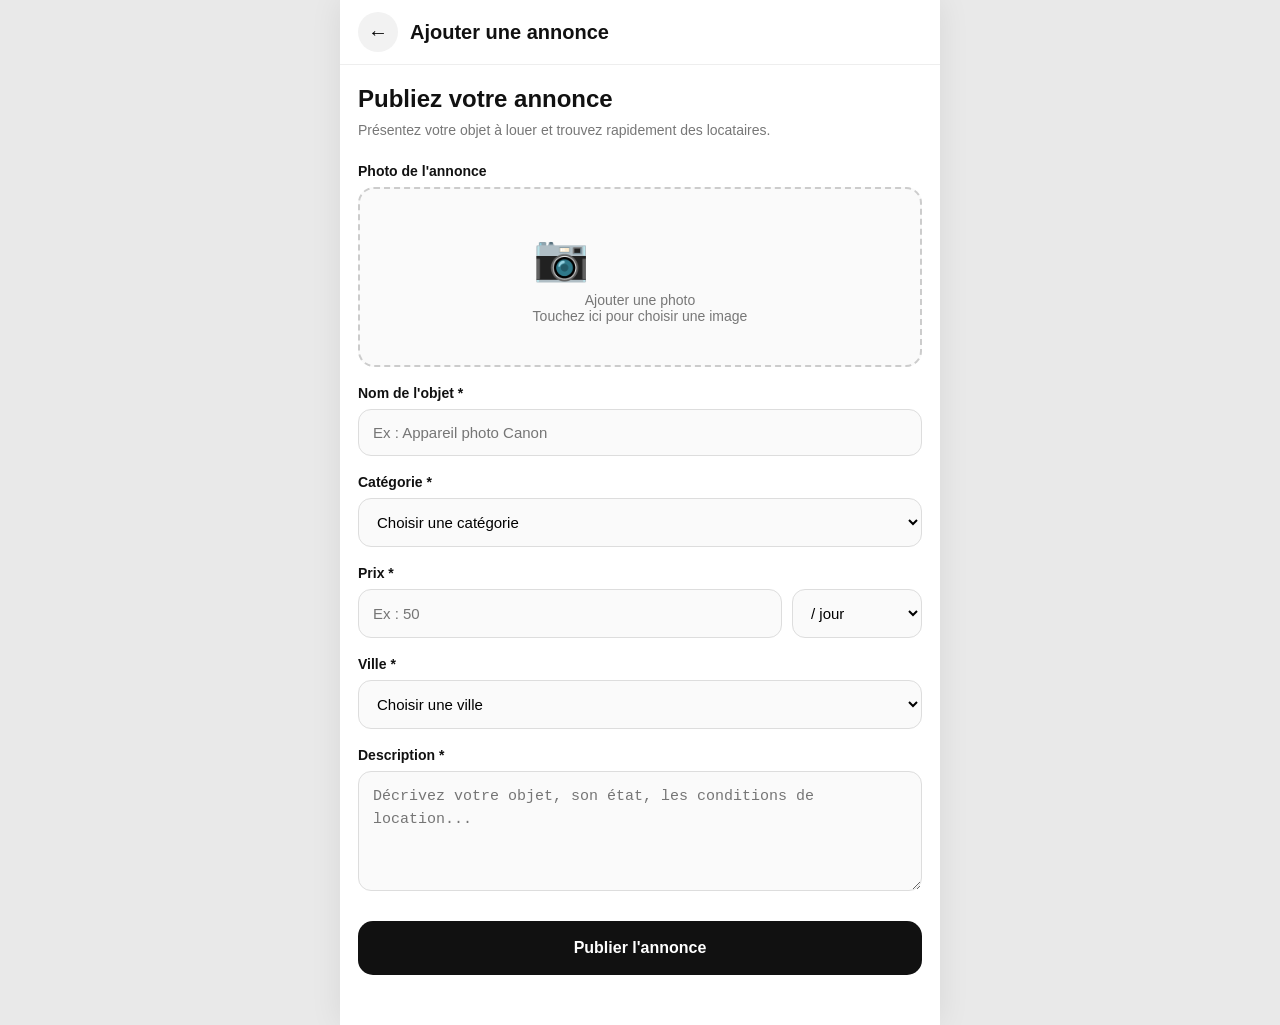
==== ajouter.html @ 5fdd543f "Create ajouter.html" ====
<!DOCTYPE html>
<html lang="fr">
<head>
  <meta charset="UTF-8">
  <meta name="viewport" content="width=device-width, initial-scale=1.0">

  <title>Ajouter une annonce - Dabber</title>

  <meta name="theme-color" content="#111111">
  <link rel="manifest" href="manifest.json">
  <link rel="icon" href="logo.png">

  <style>
    * {
      box-sizing: border-box;
      margin: 0;
      padding: 0;
    }

    body {
      font-family: Arial, sans-serif;
      background: #f5f5f5;
      color: #111;
    }

    .app {
      max-width: 600px;
      min-height: 100vh;
      margin: auto;
      background: white;
      padding-bottom: 30px;
    }

    /* HEADER */

    header {
      height: 65px;
      display: flex;
      align-items: center;
      padding: 0 18px;
      border-bottom: 1px solid #eee;
      position: sticky;
      top: 0;
      background: white;
      z-index: 10;
    }

    .back {
      border: none;
      background: #f2f2f2;
      width: 40px;
      height: 40px;
      border-radius: 50%;
      font-size: 20px;
      cursor: pointer;
      margin-right: 12px;
    }

    header h1 {
      font-size: 20px;
    }

    /* CONTENT */

    .content {
      padding: 20px 18px;
    }

    .intro {
      margin-bottom: 22px;
    }

    .intro h2 {
      font-size: 24px;
      margin-bottom: 7px;
    }

    .intro p {
      color: #777;
      font-size: 14px;
      line-height: 1.5;
    }

    /* FORM */

    .form-group {
      margin-bottom: 18px;
    }

    label {
      display: block;
      font-weight: bold;
      font-size: 14px;
      margin-bottom: 8px;
    }

    input,
    select,
    textarea {
      width: 100%;
      border: 1px solid #ddd;
      background: #fafafa;
      border-radius: 13px;
      padding: 14px;
      font-size: 15px;
      outline: none;
      transition: 0.2s;
    }

    input:focus,
    select:focus,
    textarea:focus {
      border-color: #111;
      background: white;
    }

    textarea {
      min-height: 120px;
      resize: vertical;
      line-height: 1.5;
    }

    /* PHOTO */

    .photo-box {
      border: 2px dashed #ccc;
      border-radius: 16px;
      min-height: 180px;
      display: flex;
      align-items: center;
      justify-content: center;
      flex-direction: column;
      cursor: pointer;
      overflow: hidden;
      background: #fafafa;
      position: relative;
    }

    .photo-box:hover {
      border-color: #111;
    }

    .photo-icon {
      font-size: 45px;
      margin-bottom: 8px;
    }

    .photo-text {
      color: #777;
      font-size: 14px;
      text-align: center;
    }

    #imagePreview {
      width: 100%;
      max-height: 280px;
      object-fit: cover;
      display: none;
    }

    #imageInput {
      display: none;
    }

    .change-photo {
      display: none;
      margin-top: 10px;
      border: none;
      background: #111;
      color: white;
      padding: 9px 15px;
      border-radius: 20px;
      cursor: pointer;
    }

    /* PRICE */

    .price-row {
      display: grid;
      grid-template-columns: 1fr 130px;
      gap: 10px;
    }

    /* BUTTON */

    .publish {
      width: 100%;
      height: 54px;
      border: none;
      border-radius: 15px;
      background: #111;
      color: white;
      font-size: 16px;
      font-weight: bold;
      cursor: pointer;
      margin-top: 8px;
    }

    .publish:active {
      transform: scale(0.98);
    }

    /* MESSAGE */

    .success {
      display: none;
      background: #e9f8ed;
      color: #176b2c;
      padding: 15px;
      border-radius: 13px;
      margin-bottom: 18px;
      line-height: 1.5;
      font-size: 14px;
    }

    .error {
      display: none;
      background: #fff0f0;
      color: #b00020;
      padding: 13px;
      border-radius: 13px;
      margin-bottom: 18px;
      font-size: 14px;
    }

    /* ARABIC */

    body.arabic {
      direction: rtl;
    }

    body.arabic .back {
      margin-right: 0;
      margin-left: 12px;
    }

    /* DESKTOP */

    @media (min-width: 601px) {
      body {
        background: #e9e9e9;
      }

      .app {
        box-shadow: 0 0 30px rgba(0,0,0,0.08);
      }
    }
  </style>
</head>

<body>

<div class="app">

  <!-- HEADER -->

  <header>

    <button class="back" onclick="goBack()">
      ←
    </button>

    <h1 id="headerTitle">
      Ajouter une annonce
    </h1>

  </header>


  <main class="content">

    <!-- INTRO -->

    <div class="intro">

      <h2 id="pageTitle">
        Publiez votre annonce
      </h2>

      <p id="pageText">
        Présentez votre objet à louer et trouvez rapidement des locataires.
      </p>

    </div>


    <!-- SUCCESS -->

    <div class="success" id="successMessage">
      ✅ Votre annonce a été publiée avec succès !
    </div>


    <!-- ERROR -->

    <div class="error" id="errorMessage">
      ⚠️ Veuillez remplir tous les champs obligatoires.
    </div>


    <!-- PHOTO -->

    <div class="form-group">

      <label id="photoLabel">
        Photo de l'annonce
      </label>

      <div
        class="photo-box"
        onclick="openImagePicker()"
        id="photoBox"
      >

        <div id="photoContent">

          <div class="photo-icon">
            📷
          </div>

          <div class="photo-text" id="photoText">
            Ajouter une photo
            <br>
            Touchez ici pour choisir une image
          </div>

        </div>

        <img
          id="imagePreview"
          alt="Aperçu"
        >

      </div>

      <input
        type="file"
        id="imageInput"
        accept="image/*"
        onchange="previewImage(event)"
      >

      <button
        class="change-photo"
        id="changePhoto"
        onclick="openImagePicker()"
      >
        Changer la photo
      </button>

    </div>


    <!-- NAME -->

    <div class="form-group">

      <label for="title" id="titleLabel">
        Nom de l'objet *
      </label>

      <input
        type="text"
        id="title"
        placeholder="Ex : Appareil photo Canon"
        maxlength="80"
      >

    </div>


    <!-- CATEGORY -->

    <div class="form-group">

      <label for="category" id="categoryLabel">
        Catégorie *
      </label>

      <select id="category">

        <option value="">
          Choisir une catégorie
        </option>

        <option value="Véhicules">
          🚗 Véhicules
        </option>

        <option value="Maison">
          🏠 Maison
        </option>

        <option value="Événements">
          🎉 Événements
        </option>

        <option value="Outils">
          🔧 Outils
        </option>

        <option value="Électronique">
          📱 Électronique
        </option>

        <option value="Mode">
          👗 Mode
        </option>

        <option value="Autres">
          📦 Autres
        </option>

      </select>

    </div>


    <!-- PRICE -->

    <div class="form-group">

      <label id="priceLabel">
        Prix *
      </label>

      <div class="price-row">

        <input
          type="number"
          id="price"
          min="0"
          placeholder="Ex : 50"
        >

        <select id="period">

          <option value="jour">
            / jour
          </option>

          <option value="semaine">
            / semaine
          </option>

          <option value="mois">
            / mois
          </option>

        </select>

      </div>

    </div>


    <!-- CITY -->

    <div class="form-group">

      <label for="city" id="cityLabel">
        Ville *
      </label>

      <select id="city">

        <option value="">
          Choisir une ville
        </option>

        <option>Tunis</option>
        <option>Ariana</option>
        <option>Ben Arous</option>
        <option>Manouba</option>
        <option>Nabeul</option>
        <option>Sousse</option>
        <option>Monastir</option>
        <option>Mahdia</option>
        <option>Sfax</option>
        <option>Bizerte</option>
        <option>Gabès</option>
        <option>Djerba</option>
        <option>Kairouan</option>
        <option>Gafsa</option>
        <option>Tozeur</option>
        <option>Autre</option>

      </select>

    </div>


    <!-- DESCRIPTION -->

    <div class="form-group">

      <label for="description" id="descriptionLabel">
        Description *
      </label>

      <textarea
        id="description"
        maxlength="1000"
        placeholder="Décrivez votre objet, son état, les conditions de location..."
      ></textarea>

    </div>


    <!-- PUBLISH -->

    <button
      class="publish"
      onclick="publishAnnonce()"
      id="publishButton"
    >
      Publier l'annonce
    </button>

  </main>

</div>


<script>

  let selectedImage = "";


  /* IMAGE */

  function openImagePicker() {
    document.getElementById("imageInput").click();
  }


  function previewImage(event) {

    const file = event.target.files[0];

    if (!file) return;

    const reader = new FileReader();

    reader.onload = function(e) {

      selectedImage = e.target.result;

      const preview =
        document.getElementById("imagePreview");

      preview.src = selectedImage;

      preview.style.display = "block";

      document.getElementById("photoContent")
        .style.display = "none";

      document.getElementById("changePhoto")
        .style.display = "inline-block";

    };

    reader.readAsDataURL(file);

  }


  /* PUBLISH */

  function publishAnnonce() {

    const title =
      document.getElementById("title").value.trim();

    const category =
      document.getElementById("category").value;

    const price =
      document.getElementById("price").value;

    const period =
      document.getElementById("period").value;

    const city =
      document.getElementById("city").value;

    const description =
      document.getElementById("description").value.trim();


    /* VALIDATION */

    if (
      !title ||
      !category ||
      !price ||
      !city ||
      !description
    ) {

      document.getElementById("errorMessage")
        .style.display = "block";

      window.scrollTo({
        top: 0,
        behavior: "smooth"
      });

      return;
    }


    document.getElementById("errorMessage")
      .style.display = "none";


    /* ANNONCE */

    const annonce = {

      id: Date.now(),

      title: title,

      category: category,

      price: price,

      period: period,

      city: city,

      description: description,

      image: selectedImage,

      date: new Date().toISOString()

    };


    /* GET OLD ADS */

    let annonces =
      JSON.parse(
        localStorage.getItem("dabber_annonces")
      ) || [];


    /* ADD NEW */

    annonces.unshift(annonce);


    /* SAVE */

    localStorage.setItem(
      "dabber_annonces",
      JSON.stringify(annonces)
    );


    /* SUCCESS */

    document.getElementById("successMessage")
      .style.display = "block";


    window.scrollTo({
      top: 0,
      behavior: "smooth"
    });


    /* RESET */

    setTimeout(function() {

      window.location.href = "index.html";

    }, 1500);

  }


  /* BACK */

  function goBack() {

    if (document.referrer) {

      history.back();

    } else {

      window.location.href = "index.html";

    }

  }


  /* LANGUAGE */

  let isArabic = false;


  function toggleLanguage() {

    isArabic = !isArabic;

  }

</script>

</body>
</html>
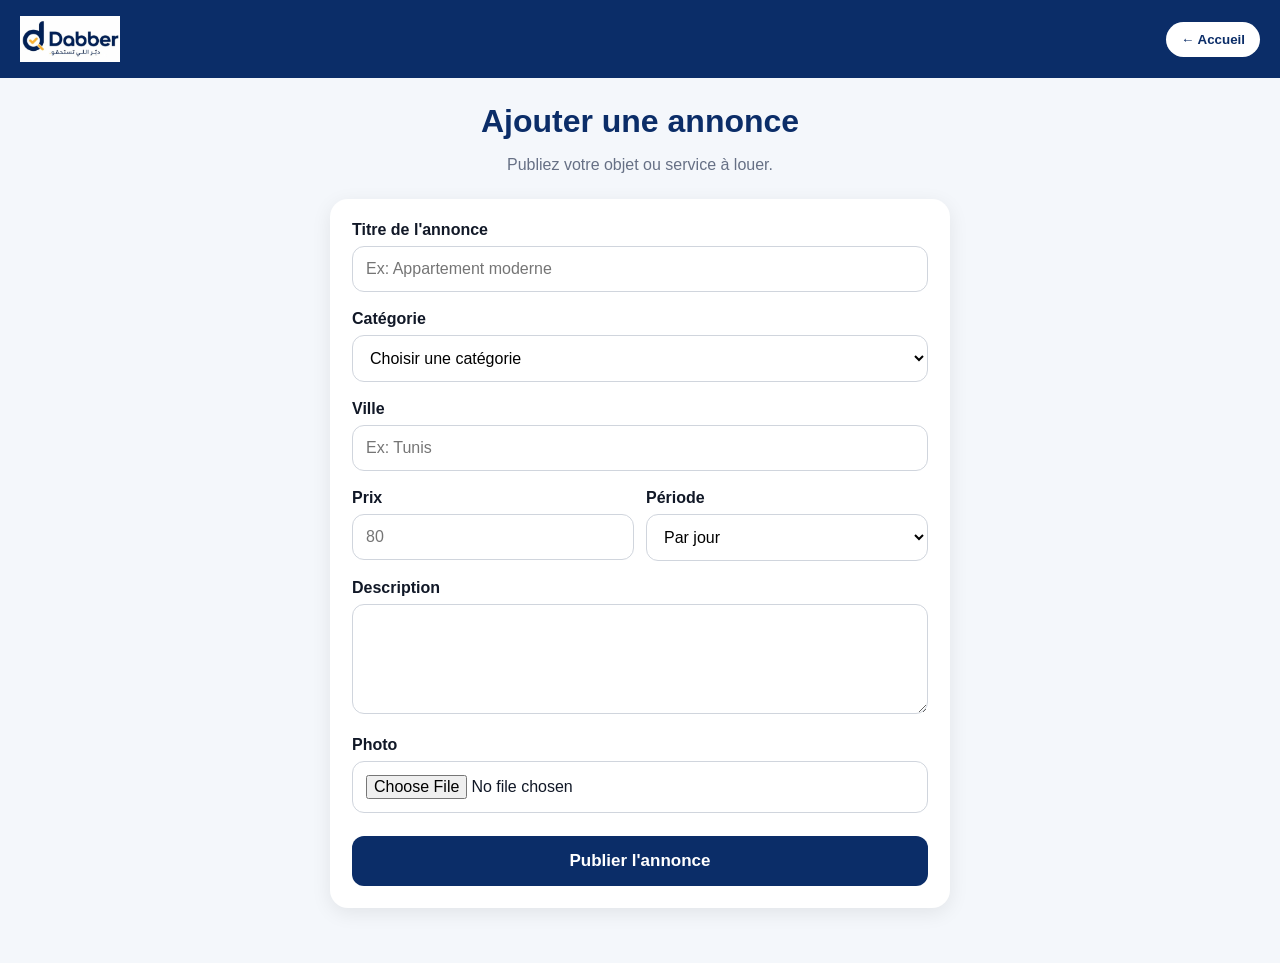
==== commit b90717f9: "Update ajouter.html" ====
--- a/ajouter.html
+++ b/ajouter.html
@@ -1,408 +1,292 @@
 <!DOCTYPE html>
-<html lang="fr">
+<html lang="fr" dir="ltr">
+
 <head>
   <meta charset="UTF-8">
-  <meta name="viewport" content="width=device-width, initial-scale=1.0">
-
-  <title>Ajouter une annonce - Dabber</title>
-
-  <meta name="theme-color" content="#111111">
-  <link rel="manifest" href="manifest.json">
-  <link rel="icon" href="logo.png">
+
+  <meta name="viewport"
+        content="width=device-width, initial-scale=1.0">
+
+  <meta name="theme-color"
+        content="#0b2d68">
+
+  <title>Dabber - Ajouter une annonce</title>
 
   <style>
+
     * {
       box-sizing: border-box;
+    }
+
+    body {
       margin: 0;
-      padding: 0;
-    }
-
-    body {
       font-family: Arial, sans-serif;
-      background: #f5f5f5;
-      color: #111;
-    }
-
-    .app {
-      max-width: 600px;
-      min-height: 100vh;
-      margin: auto;
-      background: white;
+      background: #f4f7fb;
+      color: #111827;
       padding-bottom: 30px;
     }
 
-    /* HEADER */
-
     header {
-      height: 65px;
+      background: #0b2d68;
+      color: white;
+      padding: 16px 20px;
       display: flex;
       align-items: center;
-      padding: 0 18px;
-      border-bottom: 1px solid #eee;
+      justify-content: space-between;
       position: sticky;
       top: 0;
+      z-index: 10;
+    }
+
+    header img {
+      width: 100px;
+      max-height: 50px;
+      object-fit: contain;
+    }
+
+    .back {
       background: white;
-      z-index: 10;
-    }
-
-    .back {
-      border: none;
-      background: #f2f2f2;
-      width: 40px;
-      height: 40px;
-      border-radius: 50%;
-      font-size: 20px;
+      color: #0b2d68;
+      border: 0;
+      padding: 10px 15px;
+      border-radius: 20px;
       cursor: pointer;
-      margin-right: 12px;
-    }
-
-    header h1 {
-      font-size: 20px;
-    }
-
-    /* CONTENT */
-
-    .content {
-      padding: 20px 18px;
-    }
-
-    .intro {
-      margin-bottom: 22px;
-    }
-
-    .intro h2 {
-      font-size: 24px;
-      margin-bottom: 7px;
-    }
-
-    .intro p {
-      color: #777;
-      font-size: 14px;
-      line-height: 1.5;
-    }
-
-    /* FORM */
-
-    .form-group {
+      font-weight: bold;
+    }
+
+    .container {
+      max-width: 650px;
+      margin: 25px auto;
+      padding: 0 15px;
+    }
+
+    .title {
+      text-align: center;
+      margin-bottom: 25px;
+    }
+
+    .title h1 {
+      margin-bottom: 8px;
+      color: #0b2d68;
+    }
+
+    .title p {
+      color: #667085;
+    }
+
+    .form {
+      background: white;
+      padding: 22px;
+      border-radius: 18px;
+      box-shadow: 0 5px 20px rgba(0,0,0,.08);
+    }
+
+    .field {
       margin-bottom: 18px;
     }
 
     label {
       display: block;
+      margin-bottom: 7px;
       font-weight: bold;
-      font-size: 14px;
-      margin-bottom: 8px;
     }
 
     input,
     select,
     textarea {
       width: 100%;
-      border: 1px solid #ddd;
-      background: #fafafa;
-      border-radius: 13px;
-      padding: 14px;
-      font-size: 15px;
+      border: 1px solid #d0d5dd;
+      border-radius: 12px;
+      padding: 13px;
+      font-size: 16px;
       outline: none;
-      transition: 0.2s;
+      background: white;
     }
 
     input:focus,
     select:focus,
     textarea:focus {
-      border-color: #111;
-      background: white;
+      border-color: #0b2d68;
     }
 
     textarea {
-      min-height: 120px;
+      min-height: 110px;
       resize: vertical;
-      line-height: 1.5;
-    }
-
-    /* PHOTO */
-
-    .photo-box {
-      border: 2px dashed #ccc;
-      border-radius: 16px;
-      min-height: 180px;
-      display: flex;
-      align-items: center;
-      justify-content: center;
-      flex-direction: column;
-      cursor: pointer;
-      overflow: hidden;
-      background: #fafafa;
-      position: relative;
-    }
-
-    .photo-box:hover {
-      border-color: #111;
-    }
-
-    .photo-icon {
-      font-size: 45px;
-      margin-bottom: 8px;
-    }
-
-    .photo-text {
-      color: #777;
-      font-size: 14px;
-      text-align: center;
-    }
-
-    #imagePreview {
-      width: 100%;
-      max-height: 280px;
-      object-fit: cover;
-      display: none;
-    }
-
-    #imageInput {
-      display: none;
-    }
-
-    .change-photo {
-      display: none;
-      margin-top: 10px;
-      border: none;
-      background: #111;
-      color: white;
-      padding: 9px 15px;
-      border-radius: 20px;
-      cursor: pointer;
-    }
-
-    /* PRICE */
+    }
 
     .price-row {
       display: grid;
-      grid-template-columns: 1fr 130px;
-      gap: 10px;
-    }
-
-    /* BUTTON */
-
-    .publish {
+      grid-template-columns: 1fr 1fr;
+      gap: 12px;
+    }
+
+    .image-preview {
+      margin-top: 10px;
+      display: none;
       width: 100%;
-      height: 54px;
-      border: none;
-      border-radius: 15px;
-      background: #111;
+      max-height: 250px;
+      object-fit: cover;
+      border-radius: 12px;
+    }
+
+    .submit {
+      width: 100%;
+      background: #0b2d68;
       color: white;
-      font-size: 16px;
+      border: 0;
+      padding: 15px;
+      border-radius: 12px;
+      font-size: 17px;
       font-weight: bold;
       cursor: pointer;
-      margin-top: 8px;
-    }
-
-    .publish:active {
-      transform: scale(0.98);
-    }
-
-    /* MESSAGE */
+      margin-top: 5px;
+    }
+
+    .submit:active {
+      transform: scale(.98);
+    }
+
+    .message {
+      display: none;
+      padding: 13px;
+      border-radius: 12px;
+      margin-bottom: 18px;
+      text-align: center;
+      font-weight: bold;
+    }
 
     .success {
-      display: none;
-      background: #e9f8ed;
-      color: #176b2c;
-      padding: 15px;
-      border-radius: 13px;
-      margin-bottom: 18px;
-      line-height: 1.5;
-      font-size: 14px;
+      background: #dcfce7;
+      color: #166534;
     }
 
     .error {
-      display: none;
-      background: #fff0f0;
-      color: #b00020;
-      padding: 13px;
-      border-radius: 13px;
-      margin-bottom: 18px;
-      font-size: 14px;
-    }
-
-    /* ARABIC */
-
-    body.arabic {
-      direction: rtl;
-    }
-
-    body.arabic .back {
-      margin-right: 0;
-      margin-left: 12px;
-    }
-
-    /* DESKTOP */
-
-    @media (min-width: 601px) {
-      body {
-        background: #e9e9e9;
+      background: #fee2e2;
+      color: #991b1b;
+    }
+
+    @media(max-width:600px) {
+
+      .price-row {
+        grid-template-columns: 1fr;
       }
 
-      .app {
-        box-shadow: 0 0 30px rgba(0,0,0,0.08);
+      .form {
+        padding: 18px;
       }
-    }
+
+    }
+
   </style>
+
 </head>
 
+
 <body>
 
-<div class="app">
-
-  <!-- HEADER -->
-
-  <header>
-
-    <button class="back" onclick="goBack()">
-      ←
-    </button>
-
-    <h1 id="headerTitle">
+
+<header>
+
+  <img
+    src="logo.png"
+    alt="Dabber">
+
+  <button
+    class="back"
+    id="backBtn"
+    type="button">
+
+    ← Accueil
+
+  </button>
+
+</header>
+
+
+<div class="container">
+
+
+  <div class="title">
+
+    <h1 id="pageTitle">
       Ajouter une annonce
     </h1>
 
-  </header>
-
-
-  <main class="content">
-
-    <!-- INTRO -->
-
-    <div class="intro">
-
-      <h2 id="pageTitle">
-        Publiez votre annonce
-      </h2>
-
-      <p id="pageText">
-        Présentez votre objet à louer et trouvez rapidement des locataires.
-      </p>
+    <p id="pageDescription">
+      Publiez votre objet ou service à louer.
+    </p>
+
+  </div>
+
+
+  <div
+    id="message"
+    class="message">
+  </div>
+
+
+  <form
+    class="form"
+    id="listingForm">
+
+
+    <!-- TITLE -->
+
+    <div class="field">
+
+      <label id="titleLabel">
+        Titre de l'annonce
+      </label>
+
+      <input
+        id="title"
+        type="text"
+        placeholder="Ex: Appartement moderne"
+        required>
 
     </div>
 
 
-    <!-- SUCCESS -->
-
-    <div class="success" id="successMessage">
-      ✅ Votre annonce a été publiée avec succès !
-    </div>
-
-
-    <!-- ERROR -->
-
-    <div class="error" id="errorMessage">
-      ⚠️ Veuillez remplir tous les champs obligatoires.
-    </div>
-
-
-    <!-- PHOTO -->
-
-    <div class="form-group">
-
-      <label id="photoLabel">
-        Photo de l'annonce
+    <!-- CATEGORY -->
+
+    <div class="field">
+
+      <label id="categoryLabel">
+        Catégorie
       </label>
 
-      <div
-        class="photo-box"
-        onclick="openImagePicker()"
-        id="photoBox"
-      >
-
-        <div id="photoContent">
-
-          <div class="photo-icon">
-            📷
-          </div>
-
-          <div class="photo-text" id="photoText">
-            Ajouter une photo
-            <br>
-            Touchez ici pour choisir une image
-          </div>
-
-        </div>
-
-        <img
-          id="imagePreview"
-          alt="Aperçu"
-        >
-
-      </div>
-
-      <input
-        type="file"
-        id="imageInput"
-        accept="image/*"
-        onchange="previewImage(event)"
-      >
-
-      <button
-        class="change-photo"
-        id="changePhoto"
-        onclick="openImagePicker()"
-      >
-        Changer la photo
-      </button>
-
-    </div>
-
-
-    <!-- NAME -->
-
-    <div class="form-group">
-
-      <label for="title" id="titleLabel">
-        Nom de l'objet *
-      </label>
-
-      <input
-        type="text"
-        id="title"
-        placeholder="Ex : Appareil photo Canon"
-        maxlength="80"
-      >
-
-    </div>
-
-
-    <!-- CATEGORY -->
-
-    <div class="form-group">
-
-      <label for="category" id="categoryLabel">
-        Catégorie *
-      </label>
-
-      <select id="category">
+      <select
+        id="category"
+        required>
 
         <option value="">
           Choisir une catégorie
         </option>
 
+        <option value="Maison">
+          🏠 Maison
+        </option>
+
         <option value="Véhicules">
           🚗 Véhicules
         </option>
 
-        <option value="Maison">
-          🏠 Maison
+        <option value="Meubles">
+          🛋️ Meubles
+        </option>
+
+        <option value="Outils">
+          🛠️ Outils
+        </option>
+
+        <option value="Électronique">
+          📱 Électronique
         </option>
 
         <option value="Événements">
           🎉 Événements
         </option>
 
-        <option value="Outils">
-          🔧 Outils
-        </option>
-
-        <option value="Électronique">
-          📱 Électronique
-        </option>
-
         <option value="Mode">
           👗 Mode
         </option>
@@ -416,303 +300,558 @@
     </div>
 
 
+    <!-- CITY -->
+
+    <div class="field">
+
+      <label id="cityLabel">
+        Ville
+      </label>
+
+      <input
+        id="city"
+        type="text"
+        placeholder="Ex: Tunis"
+        required>
+
+    </div>
+
+
     <!-- PRICE -->
 
-    <div class="form-group">
-
-      <label id="priceLabel">
-        Prix *
-      </label>
-
-      <div class="price-row">
+    <div class="price-row">
+
+
+      <div class="field">
+
+        <label id="priceLabel">
+          Prix
+        </label>
 
         <input
+          id="price"
           type="number"
-          id="price"
           min="0"
-          placeholder="Ex : 50"
-        >
-
-        <select id="period">
+          step="1"
+          placeholder="80"
+          required>
+
+      </div>
+
+
+      <div class="field">
+
+        <label id="periodLabel">
+          Période
+        </label>
+
+        <select
+          id="period"
+          required>
 
           <option value="jour">
-            / jour
+            Par jour
           </option>
 
+          <option value="nuit">
+            Par nuit
+          </option>
+
           <option value="semaine">
-            / semaine
+            Par semaine
           </option>
 
           <option value="mois">
-            / mois
+            Par mois
           </option>
 
         </select>
 
       </div>
 
+
     </div>
 
 
-    <!-- CITY -->
-
-    <div class="form-group">
-
-      <label for="city" id="cityLabel">
-        Ville *
-      </label>
-
-      <select id="city">
-
-        <option value="">
-          Choisir une ville
-        </option>
-
-        <option>Tunis</option>
-        <option>Ariana</option>
-        <option>Ben Arous</option>
-        <option>Manouba</option>
-        <option>Nabeul</option>
-        <option>Sousse</option>
-        <option>Monastir</option>
-        <option>Mahdia</option>
-        <option>Sfax</option>
-        <option>Bizerte</option>
-        <option>Gabès</option>
-        <option>Djerba</option>
-        <option>Kairouan</option>
-        <option>Gafsa</option>
-        <option>Tozeur</option>
-        <option>Autre</option>
-
-      </select>
-
-    </div>
-
-
     <!-- DESCRIPTION -->
 
-    <div class="form-group">
-
-      <label for="description" id="descriptionLabel">
-        Description *
+    <div class="field">
+
+      <label id="descriptionLabel">
+        Description
       </label>
 
       <textarea
         id="description"
-        maxlength="1000"
-        placeholder="Décrivez votre objet, son état, les conditions de location..."
-      ></textarea>
+        placeholder="Décrivez votre annonce...">
+      </textarea>
 
     </div>
 
 
-    <!-- PUBLISH -->
+    <!-- IMAGE -->
+
+    <div class="field">
+
+      <label id="imageLabel">
+        Photo
+      </label>
+
+      <input
+        id="image"
+        type="file"
+        accept="image/*">
+
+      <img
+        id="imagePreview"
+        class="image-preview"
+        alt="Aperçu">
+
+    </div>
+
 
     <button
-      class="publish"
-      onclick="publishAnnonce()"
-      id="publishButton"
-    >
+      class="submit"
+      type="submit"
+      id="submitBtn">
+
       Publier l'annonce
+
     </button>
 
-  </main>
+
+  </form>
 
 </div>
 
 
 <script>
 
-  let selectedImage = "";
-
-
-  /* IMAGE */
-
-  function openImagePicker() {
-    document.getElementById("imageInput").click();
-  }
-
-
-  function previewImage(event) {
-
-    const file = event.target.files[0];
-
-    if (!file) return;
-
-    const reader = new FileReader();
-
-    reader.onload = function(e) {
-
-      selectedImage = e.target.result;
+
+/* =====================================================
+   LANGUAGE
+===================================================== */
+
+let arabic =
+  localStorage.getItem("dabberLang") === "ar";
+
+
+function updateLanguage() {
+
+  document.documentElement.lang =
+    arabic ? "ar" : "fr";
+
+  document.documentElement.dir =
+    arabic ? "rtl" : "ltr";
+
+
+  document.getElementById("pageTitle").textContent =
+    arabic
+      ? "إضافة إعلان"
+      : "Ajouter une annonce";
+
+
+  document.getElementById("pageDescription").textContent =
+    arabic
+      ? "انشر الشيء أو الخدمة التي تريد كرائها."
+      : "Publiez votre objet ou service à louer.";
+
+
+  document.getElementById("titleLabel").textContent =
+    arabic
+      ? "عنوان الإعلان"
+      : "Titre de l'annonce";
+
+
+  document.getElementById("categoryLabel").textContent =
+    arabic
+      ? "التصنيف"
+      : "Catégorie";
+
+
+  document.getElementById("cityLabel").textContent =
+    arabic
+      ? "المدينة"
+      : "Ville";
+
+
+  document.getElementById("priceLabel").textContent =
+    arabic
+      ? "السعر"
+      : "Prix";
+
+
+  document.getElementById("periodLabel").textContent =
+    arabic
+      ? "المدة"
+      : "Période";
+
+
+  document.getElementById("descriptionLabel").textContent =
+    arabic
+      ? "الوصف"
+      : "Description";
+
+
+  document.getElementById("imageLabel").textContent =
+    arabic
+      ? "الصورة"
+      : "Photo";
+
+
+  document.getElementById("submitBtn").textContent =
+    arabic
+      ? "نشر الإعلان"
+      : "Publier l'annonce";
+
+
+  document.getElementById("backBtn").textContent =
+    arabic
+      ? "← الرئيسية"
+      : "← Accueil";
+
+}
+
+
+updateLanguage();
+
+
+/* =====================================================
+   BACK
+===================================================== */
+
+document
+  .getElementById("backBtn")
+  .onclick = function() {
+
+    window.location.href =
+      "index.html";
+
+  };
+
+
+/* =====================================================
+   IMAGE PREVIEW
+===================================================== */
+
+document
+  .getElementById("image")
+  .addEventListener(
+    "change",
+    function(event) {
+
+      const file =
+        event.target.files[0];
 
       const preview =
-        document.getElementById("imagePreview");
-
-      preview.src = selectedImage;
-
-      preview.style.display = "block";
-
-      document.getElementById("photoContent")
-        .style.display = "none";
-
-      document.getElementById("changePhoto")
-        .style.display = "inline-block";
-
-    };
-
-    reader.readAsDataURL(file);
-
-  }
-
-
-  /* PUBLISH */
-
-  function publishAnnonce() {
-
-    const title =
-      document.getElementById("title").value.trim();
-
-    const category =
-      document.getElementById("category").value;
-
-    const price =
-      document.getElementById("price").value;
-
-    const period =
-      document.getElementById("period").value;
-
-    const city =
-      document.getElementById("city").value;
-
-    const description =
-      document.getElementById("description").value.trim();
-
-
-    /* VALIDATION */
-
-    if (
-      !title ||
-      !category ||
-      !price ||
-      !city ||
-      !description
-    ) {
-
-      document.getElementById("errorMessage")
-        .style.display = "block";
-
-      window.scrollTo({
-        top: 0,
-        behavior: "smooth"
-      });
-
-      return;
-    }
-
-
-    document.getElementById("errorMessage")
-      .style.display = "none";
-
-
-    /* ANNONCE */
-
-    const annonce = {
-
-      id: Date.now(),
-
-      title: title,
-
-      category: category,
-
-      price: price,
-
-      period: period,
-
-      city: city,
-
-      description: description,
-
-      image: selectedImage,
-
-      date: new Date().toISOString()
-
-    };
-
-
-    /* GET OLD ADS */
-
-    let annonces =
-      JSON.parse(
-        localStorage.getItem("dabber_annonces")
-      ) || [];
-
-
-    /* ADD NEW */
-
-    annonces.unshift(annonce);
-
-
-    /* SAVE */
-
-    localStorage.setItem(
-      "dabber_annonces",
-      JSON.stringify(annonces)
+        document.getElementById(
+          "imagePreview"
+        );
+
+
+      if (!file) {
+
+        preview.style.display =
+          "none";
+
+        return;
+
+      }
+
+
+      const reader =
+        new FileReader();
+
+
+      reader.onload = function(e) {
+
+        preview.src =
+          e.target.result;
+
+        preview.style.display =
+          "block";
+
+      };
+
+
+      reader.readAsDataURL(file);
+
+    }
+  );
+
+
+/* =====================================================
+   SAVE LISTING
+===================================================== */
+
+document
+  .getElementById("listingForm")
+  .addEventListener(
+    "submit",
+    function(event) {
+
+      event.preventDefault();
+
+
+      const title =
+        document.getElementById(
+          "title"
+        ).value.trim();
+
+
+      const category =
+        document.getElementById(
+          "category"
+        ).value;
+
+
+      const city =
+        document.getElementById(
+          "city"
+        ).value.trim();
+
+
+      const price =
+        document.getElementById(
+          "price"
+        ).value;
+
+
+      const period =
+        document.getElementById(
+          "period"
+        ).value;
+
+
+      const description =
+        document.getElementById(
+          "description"
+        ).value.trim();
+
+
+      const imageInput =
+        document.getElementById(
+          "image"
+        );
+
+
+      if (
+        !title ||
+        !category ||
+        !city ||
+        !price ||
+        !period
+      ) {
+
+        showMessage(
+          arabic
+            ? "يرجى ملء جميع الخانات المطلوبة."
+            : "Veuillez remplir tous les champs obligatoires.",
+          "error"
+        );
+
+        return;
+
+      }
+
+
+      function save(imageData) {
+
+        const old =
+          localStorage.getItem(
+            "dabber_annonces"
+          );
+
+
+        let annonces = [];
+
+
+        try {
+
+          annonces =
+            old
+              ? JSON.parse(old)
+              : [];
+
+          if (!Array.isArray(annonces)) {
+            annonces = [];
+          }
+
+        } catch {
+
+          annonces = [];
+
+        }
+
+
+        const annonce = {
+
+          id:
+            "ad_" +
+            Date.now() +
+            "_" +
+            Math.random()
+              .toString(36)
+              .substring(2, 8),
+
+          title:
+            title,
+
+          category:
+            category,
+
+          city:
+            city,
+
+          price:
+            price,
+
+          period:
+            period,
+
+          description:
+            description,
+
+          image:
+            imageData || "",
+
+          createdAt:
+            new Date().toISOString()
+
+        };
+
+
+        annonces.unshift(
+          annonce
+        );
+
+
+        try {
+
+          localStorage.setItem(
+            "dabber_annonces",
+            JSON.stringify(annonces)
+          );
+
+
+          showMessage(
+            arabic
+              ? "تم نشر الإعلان بنجاح 🎉"
+              : "Annonce publiée avec succès 🎉",
+            "success"
+          );
+
+
+          document
+            .getElementById(
+              "listingForm"
+            )
+            .reset();
+
+
+          document
+            .getElementById(
+              "imagePreview"
+            )
+            .style.display =
+              "none";
+
+
+          setTimeout(
+            function() {
+
+              window.location.href =
+                "index.html";
+
+            },
+            1000
+          );
+
+
+        } catch(error) {
+
+          showMessage(
+            arabic
+              ? "الصورة كبيرة جدًا. جرّب صورة أصغر."
+              : "L'image est trop grande. Essayez une image plus petite.",
+            "error"
+          );
+
+        }
+
+      }
+
+
+      if (
+        imageInput.files &&
+        imageInput.files[0]
+      ) {
+
+        const reader =
+          new FileReader();
+
+
+        reader.onload = function(e) {
+
+          save(e.target.result);
+
+        };
+
+
+        reader.readAsDataURL(
+          imageInput.files[0]
+        );
+
+      }
+
+      else {
+
+        save("");
+
+      }
+
+    }
+  );
+
+
+/* =====================================================
+   MESSAGE
+===================================================== */
+
+function showMessage(
+  text,
+  type
+) {
+
+  const box =
+    document.getElementById(
+      "message"
     );
 
 
-    /* SUCCESS */
-
-    document.getElementById("successMessage")
-      .style.display = "block";
-
-
-    window.scrollTo({
-      top: 0,
-      behavior: "smooth"
-    });
-
-
-    /* RESET */
-
-    setTimeout(function() {
-
-      window.location.href = "index.html";
-
-    }, 1500);
-
-  }
-
-
-  /* BACK */
-
-  function goBack() {
-
-    if (document.referrer) {
-
-      history.back();
-
-    } else {
-
-      window.location.href = "index.html";
-
-    }
-
-  }
-
-
-  /* LANGUAGE */
-
-  let isArabic = false;
-
-
-  function toggleLanguage() {
-
-    isArabic = !isArabic;
-
-  }
+  box.textContent =
+    text;
+
+
+  box.className =
+    "message " + type;
+
+
+  box.style.display =
+    "block";
+
+
+  window.scrollTo({
+
+    top: 0,
+
+    behavior: "smooth"
+
+  });
+
+}
 
 </script>
 
 </body>
-</html>
+  </html>
